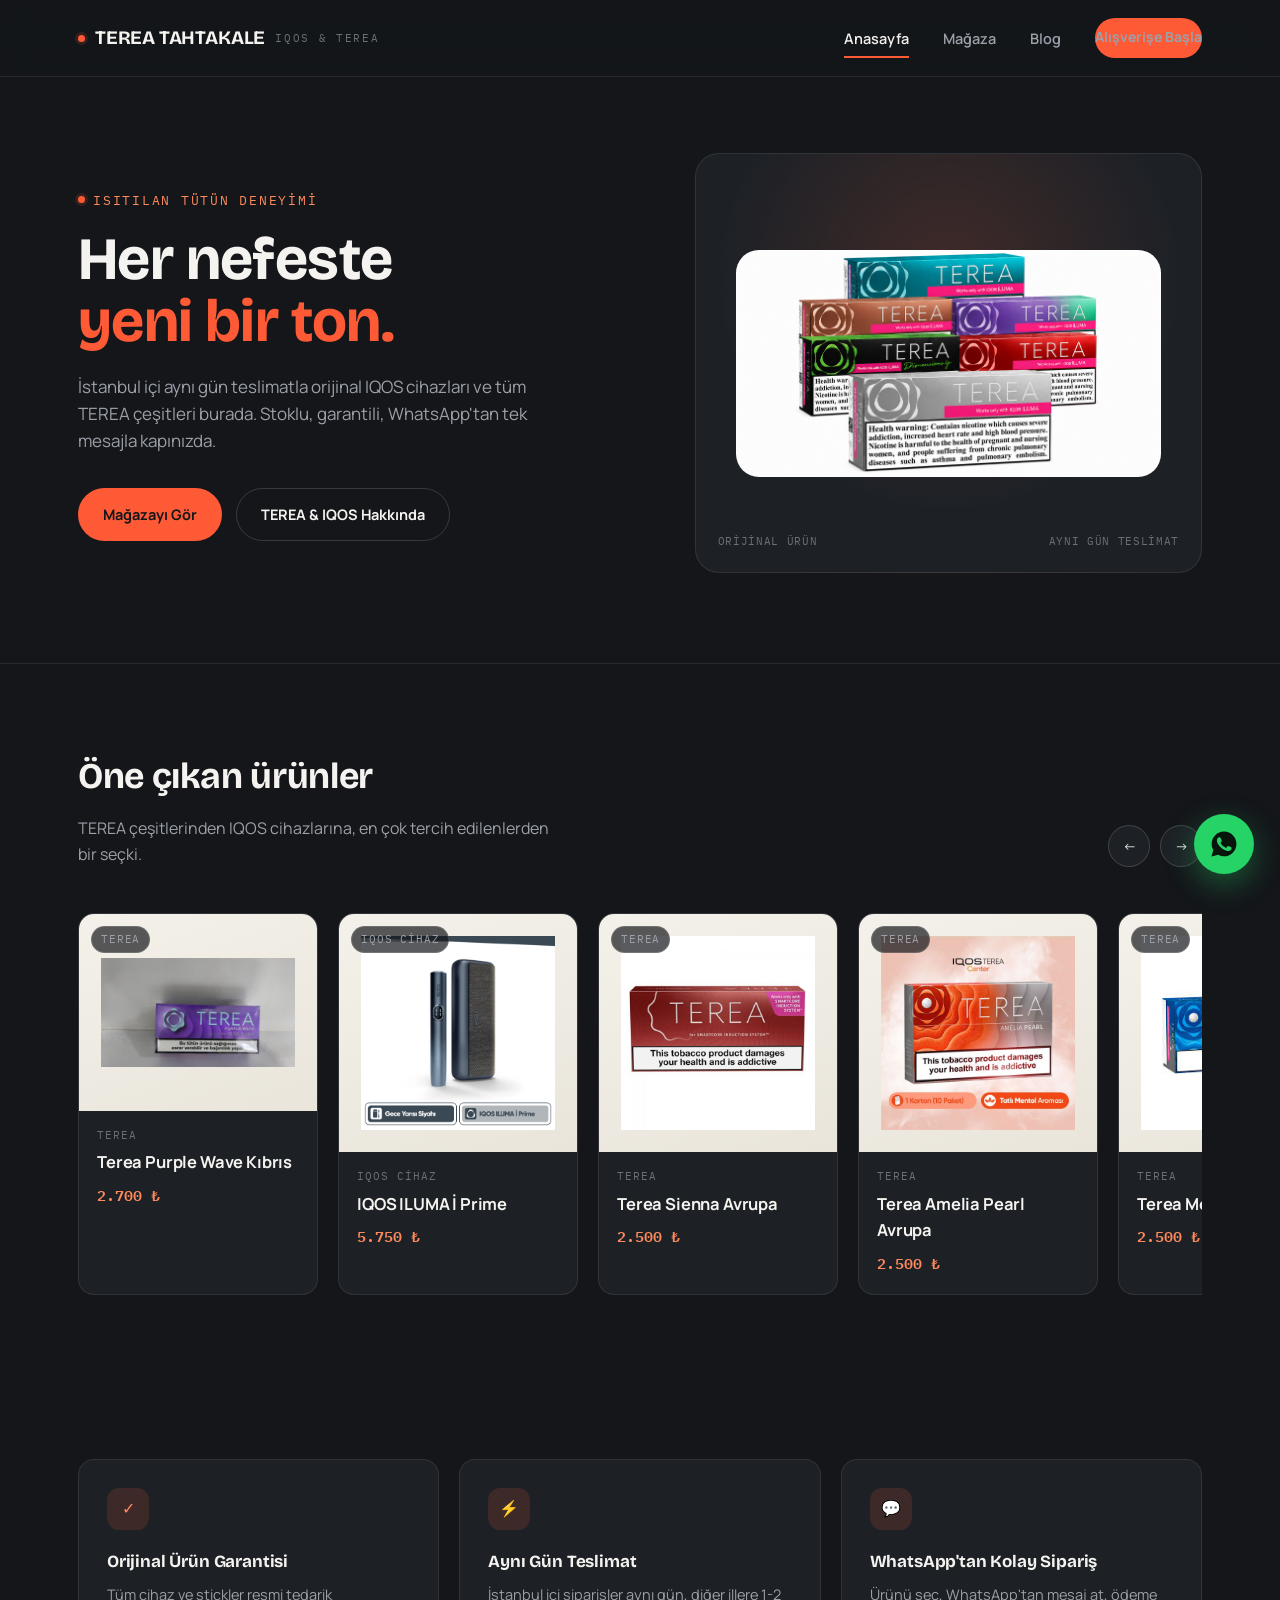
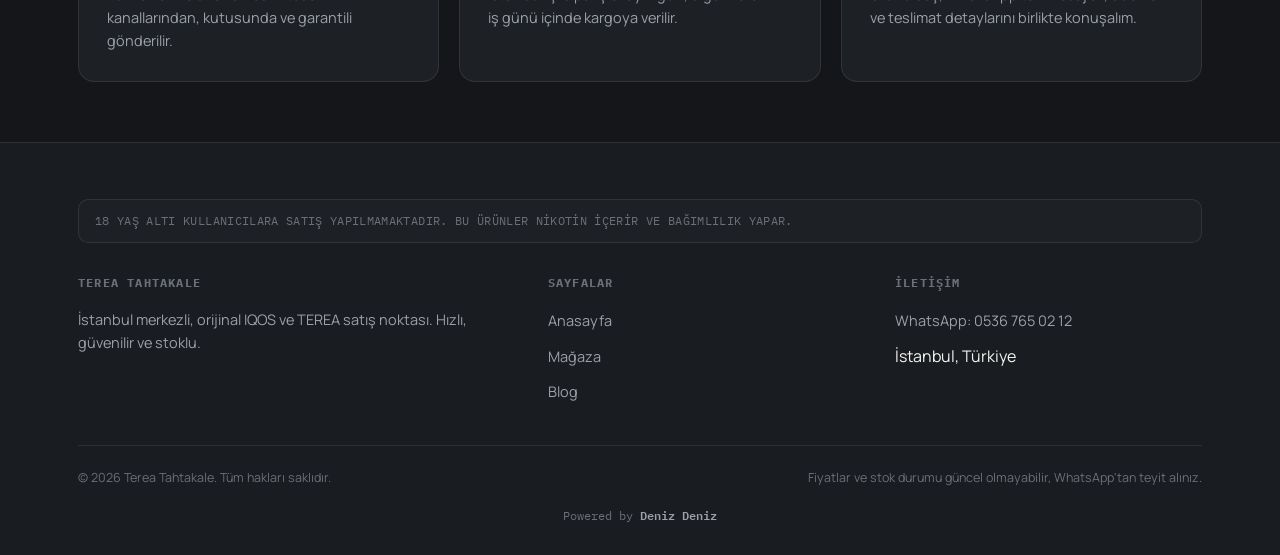
==== index.html @ db348c61 "Add files via upload" ====
<!DOCTYPE html>
<html lang="tr">
<head>
<meta charset="UTF-8" />
<meta name="viewport" content="width=device-width, initial-scale=1.0" />
<title>Terea Tahtakale — Orijinal IQOS &amp; TEREA</title>
<meta name="description" content="İstanbul içi hızlı teslimatla orijinal IQOS cihazları ve TEREA çeşitleri. Aynı gün kargo, WhatsApp'tan kolay sipariş." />
<link rel="preconnect" href="https://fonts.googleapis.com" />
<link rel="preconnect" href="https://fonts.gstatic.com" crossorigin />
<link href="https://fonts.googleapis.com/css2?family=Bricolage+Grotesque:opsz,wght@12..96,400..800&family=Manrope:wght@400;500;600;700;800&family=IBM+Plex+Mono:wght@400;500;600&display=swap" rel="stylesheet" />
<link rel="stylesheet" href="styles.css" />
</head>
<body>

<header class="site-header">
  <nav class="nav">
    <a href="index.html" class="brand">
      <span class="ember-dot"></span>
      TEREA TAHTAKALE
      <small>IQOS &amp; TEREA</small>
    </a>
    <ul class="nav-links" id="navLinks">
      <li><a href="index.html" class="active">Anasayfa</a></li>
      <li><a href="magaza.html">Mağaza</a></li>
      <li><a href="blog.html">Blog</a></li>
      <li><a href="magaza.html" class="nav-cta">Alışverişe Başla</a></li>
    </ul>
    <button class="nav-toggle" id="navToggle" aria-label="Menü">
      <span></span><span></span><span></span>
    </button>
  </nav>
</header>

<section class="hero">
  <div class="wrap">
    <div class="hero-copy">
      <div class="eyebrow"><span class="ember-dot"></span> ISITILAN TÜTÜN DENEYİMİ</div>
      <h1>Her nefeste<br /><em>yeni bir ton.</em></h1>
      <p class="lede">İstanbul içi aynı gün teslimatla orijinal IQOS cihazları ve tüm TEREA çeşitleri burada. Stoklu, garantili, WhatsApp'tan tek mesajla kapınızda.</p>
      <div class="hero-ctas">
        <a href="magaza.html" class="btn btn-primary">Mağazayı Gör</a>
        <a href="blog.html" class="btn btn-ghost">TEREA &amp; IQOS Hakkında</a>
      </div>
    </div>
    <div class="hero-visual">
      <img src="images/hero-anasayfa.jpg" alt="Terea Tahtakale" onerror="this.style.display='none'; this.parentElement.classList.add('img-missing')" />
      <div class="hero-badges">
        <span>ORİJİNAL ÜRÜN</span>
        <span>AYNI GÜN TESLİMAT</span>
      </div>
    </div>
  </div>
</section>

<section class="section">
  <div class="wrap">
    <div class="section-head">
      <div>
        <h2>Öne çıkan ürünler</h2>
        <p>TEREA çeşitlerinden IQOS cihazlarına, en çok tercih edilenlerden bir seçki.</p>
      </div>
      <div class="carousel-nav">
        <button id="carouselPrev" aria-label="Önceki">←</button>
        <button id="carouselNext" aria-label="Sonraki">→</button>
      </div>
    </div>
    <div class="carousel-shell">
      <div class="carousel" id="featuredCarousel"></div>
    </div>
  </div>
</section>

<section class="section-tight">
  <div class="wrap">
    <div class="features">
      <div class="feature-card">
        <div class="icon">✓</div>
        <h3>Orijinal Ürün Garantisi</h3>
        <p>Tüm cihaz ve stickler resmi tedarik kanallarından, kutusunda ve garantili gönderilir.</p>
      </div>
      <div class="feature-card">
        <div class="icon">⚡</div>
        <h3>Aynı Gün Teslimat</h3>
        <p>İstanbul içi siparişler aynı gün, diğer illere 1-2 iş günü içinde kargoya verilir.</p>
      </div>
      <div class="feature-card">
        <div class="icon">💬</div>
        <h3>WhatsApp'tan Kolay Sipariş</h3>
        <p>Ürünü seç, WhatsApp'tan mesaj at, ödeme ve teslimat detaylarını birlikte konuşalım.</p>
      </div>
    </div>
  </div>
</section>

<footer class="site-footer">
  <div class="wrap">
    <div class="age-warning">18 YAŞ ALTI KULLANICILARA SATIŞ YAPILMAMAKTADIR. BU ÜRÜNLER NİKOTİN İÇERİR VE BAĞIMLILIK YAPAR.</div>
    <div class="footer-grid">
      <div>
        <h4>Terea Tahtakale</h4>
        <p>İstanbul merkezli, orijinal IQOS ve TEREA satış noktası. Hızlı, güvenilir ve stoklu.</p>
      </div>
      <div>
        <h4>Sayfalar</h4>
        <ul>
          <li><a href="index.html">Anasayfa</a></li>
          <li><a href="magaza.html">Mağaza</a></li>
          <li><a href="blog.html">Blog</a></li>
        </ul>
      </div>
      <div>
        <h4>İletişim</h4>
        <ul>
          <li><a href="https://wa.me/905367650212" target="_blank" rel="noopener">WhatsApp: 0536 765 02 12</a></li>
          <li>İstanbul, Türkiye</li>
        </ul>
      </div>
    </div>
    <div class="footer-note">
      <span>© 2026 Terea Tahtakale. Tüm hakları saklıdır.</span>
      <span>Fiyatlar ve stok durumu güncel olmayabilir, WhatsApp'tan teyit alınız.</span>
    </div>
    <div class="powered-by">Powered by <a href="https://denizaltny.com" target="_blank" rel="noopener">Deniz Deniz</a></div>
  </div>
</footer>

<a class="whatsapp-fab" href="#" target="_blank" rel="noopener" aria-label="WhatsApp'tan Yaz">
  <svg viewBox="0 0 24 24" fill="#08150c"><path d="M12.04 2C6.58 2 2.13 6.45 2.13 11.91c0 1.75.46 3.45 1.32 4.95L2 22l5.28-1.38a9.9 9.9 0 0 0 4.76 1.21h.01c5.46 0 9.9-4.45 9.9-9.91C21.96 6.45 17.5 2 12.04 2zm5.8 14.16c-.24.68-1.4 1.3-1.93 1.38-.5.08-1.13.11-1.83-.11-.42-.13-.96-.31-1.65-.6-2.9-1.25-4.79-4.16-4.94-4.35-.14-.19-1.18-1.57-1.18-3 0-1.43.75-2.13 1.02-2.42.27-.29.58-.36.78-.36.2 0 .39 0 .56.01.18.01.42-.07.65.5.24.58.82 2 .89 2.15.07.15.12.32.02.52-.1.19-.15.31-.3.48-.15.17-.31.38-.44.51-.15.15-.3.31-.13.6.17.29.76 1.25 1.63 2.02 1.12 1 2.06 1.31 2.35 1.46.29.15.46.13.63-.08.17-.2.72-.84.92-1.13.19-.29.39-.24.65-.14.27.1 1.68.79 1.97.93.29.15.48.22.55.34.07.13.07.75-.17 1.43z"/></svg>
</a>

<script src="script.js"></script>
</body>
</html>
---- styles.css ----
/* ==========================================================================
   TEREA TAHTAKALE — Ortak Stil Dosyası
   ========================================================================== */

:root {
  --bg: #14161a;
  --bg-soft: #191c21;
  --panel: #1d2126;
  --panel-2: #23272d;
  --line: rgba(245, 243, 239, 0.09);
  --line-strong: rgba(245, 243, 239, 0.16);
  --text: #f5f3ef;
  --text-muted: #9ca0a8;
  --text-faint: #6b6f77;
  --ember: #ff5a36;
  --ember-2: #ff8a5c;
  --ember-dim: rgba(255, 90, 54, 0.14);
  --teal: #3fd9c0;
  --teal-dim: rgba(63, 217, 192, 0.14);
  --radius-lg: 24px;
  --radius-md: 16px;
  --radius-sm: 10px;
  --maxw: 1180px;
  --font-display: "Bricolage Grotesque", sans-serif;
  --font-body: "Manrope", sans-serif;
  --font-mono: "IBM Plex Mono", monospace;
}

* { box-sizing: border-box; }

html { scroll-behavior: smooth; }

body {
  margin: 0;
  background: var(--bg);
  color: var(--text);
  font-family: var(--font-body);
  font-size: 16px;
  line-height: 1.6;
  -webkit-font-smoothing: antialiased;
}

img, svg { display: block; max-width: 100%; }

a { color: inherit; text-decoration: none; }

ul { margin: 0; padding: 0; list-style: none; }

button { font-family: inherit; cursor: pointer; }

.wrap {
  max-width: var(--maxw);
  margin: 0 auto;
  padding: 0 28px;
}

h1, h2, h3, h4 {
  font-family: var(--font-display);
  font-weight: 700;
  letter-spacing: -0.01em;
  margin: 0;
}

.eyebrow {
  display: inline-flex;
  align-items: center;
  gap: 8px;
  font-family: var(--font-mono);
  font-size: 12.5px;
  letter-spacing: 0.14em;
  text-transform: uppercase;
  color: var(--ember-2);
  margin-bottom: 18px;
}

.ember-dot {
  width: 7px;
  height: 7px;
  border-radius: 50%;
  background: var(--ember);
  box-shadow: 0 0 0 3px var(--ember-dim);
  flex: none;
  animation: pulse 2.6s ease-in-out infinite;
}

@keyframes pulse {
  0%, 100% { box-shadow: 0 0 0 3px var(--ember-dim); }
  50% { box-shadow: 0 0 0 6px var(--ember-dim); }
}

@media (prefers-reduced-motion: reduce) {
  * { animation: none !important; transition: none !important; scroll-behavior: auto !important; }
}

/* ---------- Header / Nav ---------- */

.site-header {
  position: sticky;
  top: 0;
  z-index: 40;
  background: rgba(20, 22, 26, 0.82);
  backdrop-filter: blur(14px);
  border-bottom: 1px solid var(--line);
}

.nav {
  display: flex;
  align-items: center;
  justify-content: space-between;
  padding: 18px 28px;
  max-width: var(--maxw);
  margin: 0 auto;
}

.brand {
  display: flex;
  align-items: center;
  gap: 10px;
  font-family: var(--font-display);
  font-weight: 700;
  font-size: 19px;
  letter-spacing: -0.01em;
}

.brand small {
  display: block;
  font-family: var(--font-mono);
  font-weight: 400;
  font-size: 10.5px;
  letter-spacing: 0.16em;
  color: var(--text-faint);
  margin-top: 1px;
}

.nav-links {
  display: flex;
  align-items: center;
  gap: 34px;
  font-size: 14.5px;
  font-weight: 600;
}

.nav-links a {
  color: var(--text-muted);
  padding: 8px 0;
  border-bottom: 2px solid transparent;
  transition: color 0.2s ease, border-color 0.2s ease;
}

.nav-links a:hover,
.nav-links a.active {
  color: var(--text);
  border-color: var(--ember);
}

.nav-cta {
  display: inline-flex;
  align-items: center;
  gap: 8px;
  background: var(--ember);
  color: #14161a;
  font-weight: 700;
  font-size: 14px;
  padding: 10px 18px;
  border-radius: 999px;
  transition: transform 0.18s ease, background 0.18s ease;
}

.nav-cta:hover { transform: translateY(-1px); background: var(--ember-2); }

.nav-toggle {
  display: none;
  background: none;
  border: 1px solid var(--line-strong);
  border-radius: 10px;
  padding: 9px 11px;
  color: var(--text);
}

.nav-toggle span {
  display: block;
  width: 18px;
  height: 2px;
  background: var(--text);
  margin: 4px 0;
}

/* ---------- Buttons ---------- */

.btn {
  display: inline-flex;
  align-items: center;
  gap: 8px;
  font-weight: 700;
  font-size: 14.5px;
  padding: 14px 24px;
  border-radius: 999px;
  border: 1px solid transparent;
  transition: transform 0.18s ease, background 0.18s ease, border-color 0.18s ease;
}

.btn-primary { background: var(--ember); color: #14161a; }
.btn-primary:hover { transform: translateY(-1px); background: var(--ember-2); }

.btn-ghost {
  border-color: var(--line-strong);
  color: var(--text);
  background: transparent;
}
.btn-ghost:hover { border-color: var(--ember); color: var(--ember-2); }

/* ---------- Hero ---------- */

.hero {
  padding: 76px 0 90px;
  border-bottom: 1px solid var(--line);
  overflow: hidden;
}

.hero .wrap {
  display: grid;
  grid-template-columns: 1.05fr 0.95fr;
  gap: 56px;
  align-items: center;
}

.hero h1 {
  font-size: clamp(38px, 5vw, 60px);
  line-height: 1.04;
  margin-bottom: 20px;
}

.hero h1 em {
  font-style: normal;
  color: var(--ember);
}

.hero p.lede {
  color: var(--text-muted);
  font-size: 17px;
  max-width: 46ch;
  margin-bottom: 34px;
}

.hero-ctas { display: flex; gap: 14px; flex-wrap: wrap; }

.hero-visual {
  position: relative;
  display: flex;
  align-items: center;
  justify-content: center;
  background: radial-gradient(circle at 50% 30%, rgba(255,90,54,0.16), transparent 60%), var(--panel);
  border: 1px solid var(--line);
  border-radius: var(--radius-lg);
  padding: 40px;
  min-height: 420px;
}

.hero-visual svg { width: 100%; max-width: 300px; }

.hero-visual img {
  width: 100%;
  height: 100%;
  object-fit: cover;
  border-radius: calc(var(--radius-lg) - 1px);
}

.hero-visual.img-missing {
  background: repeating-linear-gradient(45deg, var(--panel-2), var(--panel-2) 12px, var(--bg-soft) 12px, var(--bg-soft) 24px);
}
.hero-visual.img-missing::before {
  content: "Fotoğraf eklemek için images/hero-anasayfa.jpg dosyasını ekleyin";
  position: absolute;
  top: 50%; left: 50%;
  transform: translate(-50%, -50%);
  width: 80%;
  text-align: center;
  font-family: var(--font-mono);
  font-size: 12px;
  color: var(--text-faint);
}

.hero-badges {
  position: absolute;
  bottom: 22px;
  left: 22px;
  right: 22px;
  display: flex;
  justify-content: space-between;
  font-family: var(--font-mono);
  font-size: 11px;
  color: var(--text-faint);
  letter-spacing: 0.06em;
}

/* ---------- Section shell ---------- */

.section { padding: 84px 0; }
.section-tight { padding: 60px 0; }
.section-head {
  display: flex;
  align-items: flex-end;
  justify-content: space-between;
  gap: 24px;
  margin-bottom: 40px;
  flex-wrap: wrap;
}
.section-head h2 { font-size: clamp(26px, 3.4vw, 36px); }
.section-head p { color: var(--text-muted); max-width: 48ch; margin: 10px 0 0; }

/* ---------- Carousel ---------- */

.carousel-shell { position: relative; }

.carousel {
  display: flex;
  gap: 20px;
  overflow-x: auto;
  scroll-snap-type: x mandatory;
  padding: 6px 2px 20px;
  scrollbar-width: none;
}
.carousel::-webkit-scrollbar { display: none; }

.carousel .product-card { flex: 0 0 240px; scroll-snap-align: start; }

.carousel-nav {
  display: flex;
  gap: 10px;
  justify-content: flex-end;
  margin-top: -8px;
}

.carousel-nav button {
  width: 42px;
  height: 42px;
  border-radius: 50%;
  border: 1px solid var(--line-strong);
  background: var(--panel);
  color: var(--text);
  display: flex;
  align-items: center;
  justify-content: center;
  transition: border-color 0.18s ease, color 0.18s ease;
}
.carousel-nav button:hover { border-color: var(--ember); color: var(--ember-2); }

/* ---------- Product card ---------- */

.product-card {
  background: var(--panel);
  border: 1px solid var(--line);
  border-radius: var(--radius-md);
  overflow: hidden;
  display: flex;
  flex-direction: column;
  transition: transform 0.2s ease, border-color 0.2s ease;
  cursor: pointer;
}

.product-card:hover { transform: translateY(-4px); border-color: var(--line-strong); }

.product-card .thumb {
  aspect-ratio: 4 / 3.3;
  display: flex;
  align-items: center;
  justify-content: center;
  background: linear-gradient(160deg, #f4f1ea, #e9e5db);
  padding: 22px;
  position: relative;
}

.product-card .thumb svg { width: 60%; height: 100%; }

.product-card .thumb img {
  width: 100%;
  height: 100%;
  object-fit: contain;
}

.product-card .thumb.img-missing {
  background: repeating-linear-gradient(45deg, #eae6dc, #eae6dc 10px, #f4f1ea 10px, #f4f1ea 20px);
}
.product-card .thumb.img-missing img { display: none; }
.product-card .thumb.img-missing::after {
  content: "Görsel eksik";
  position: absolute;
  font-family: var(--font-mono);
  font-size: 11px;
  color: #8a8478;
}

.tag {
  position: absolute;
  top: 12px;
  left: 12px;
  font-family: var(--font-mono);
  font-size: 10.5px;
  letter-spacing: 0.08em;
  text-transform: uppercase;
  padding: 4px 9px;
  border-radius: 999px;
  background: rgba(20,22,26,0.7);
  border: 1px solid var(--line-strong);
  color: var(--text-muted);
}

.product-card .info { padding: 16px 18px 18px; }

.product-card .kind {
  font-family: var(--font-mono);
  font-size: 10.5px;
  letter-spacing: 0.1em;
  text-transform: uppercase;
  color: var(--text-faint);
  margin-bottom: 6px;
}

.product-card h3 {
  font-family: var(--font-body);
  font-size: 16.5px;
  font-weight: 700;
  margin-bottom: 8px;
}

.product-card .price {
  font-family: var(--font-mono);
  color: var(--ember-2);
  font-size: 15px;
  font-weight: 600;
}

/* ---------- Feature strip ---------- */

.features {
  display: grid;
  grid-template-columns: repeat(3, 1fr);
  gap: 20px;
}

.feature-card {
  background: var(--panel);
  border: 1px solid var(--line);
  border-radius: var(--radius-md);
  padding: 28px;
}

.feature-card .icon {
  width: 42px;
  height: 42px;
  border-radius: 12px;
  background: var(--ember-dim);
  color: var(--ember-2);
  display: flex;
  align-items: center;
  justify-content: center;
  margin-bottom: 18px;
}

.feature-card h3 { font-size: 17px; margin-bottom: 8px; }
.feature-card p { color: var(--text-muted); font-size: 14.5px; margin: 0; }

/* ---------- Mağaza ---------- */

.page-banner {
  padding: 58px 0 42px;
  border-bottom: 1px solid var(--line);
}

.page-banner h1 { font-size: clamp(32px, 4.4vw, 48px); margin-bottom: 12px; }
.page-banner p { color: var(--text-muted); max-width: 56ch; }

.filters {
  display: flex;
  gap: 10px;
  flex-wrap: wrap;
  margin: 30px 0 36px;
}

.chip {
  font-family: var(--font-mono);
  font-size: 12.5px;
  letter-spacing: 0.04em;
  padding: 9px 16px;
  border-radius: 999px;
  border: 1px solid var(--line-strong);
  color: var(--text-muted);
  background: transparent;
  transition: all 0.18s ease;
}

.chip.active, .chip:hover { border-color: var(--ember); color: var(--ember-2); background: var(--ember-dim); }

.product-grid {
  display: grid;
  grid-template-columns: repeat(4, 1fr);
  gap: 20px;
}

.results-count {
  font-family: var(--font-mono);
  font-size: 12.5px;
  color: var(--text-faint);
  margin-bottom: 4px;
}

/* ---------- Modal ---------- */

.modal-overlay {
  position: fixed;
  inset: 0;
  background: rgba(10, 11, 13, 0.72);
  backdrop-filter: blur(4px);
  display: none;
  align-items: center;
  justify-content: center;
  z-index: 100;
  padding: 24px;
}

.modal-overlay.open { display: flex; }

.modal {
  background: var(--panel);
  border: 1px solid var(--line-strong);
  border-radius: var(--radius-lg);
  max-width: 780px;
  width: 100%;
  max-height: 88vh;
  overflow-y: auto;
  display: grid;
  grid-template-columns: 1fr 1fr;
  position: relative;
}

.modal-close {
  position: absolute;
  top: 16px;
  right: 16px;
  width: 36px;
  height: 36px;
  border-radius: 50%;
  background: rgba(20,22,26,0.7);
  border: 1px solid var(--line-strong);
  color: var(--text);
  display: flex;
  align-items: center;
  justify-content: center;
  z-index: 2;
}

.modal-visual {
  background: linear-gradient(160deg, #f4f1ea, #e9e5db);
  display: flex;
  align-items: center;
  justify-content: center;
  padding: 40px;
}

.modal-visual svg { width: 68%; }

.modal-visual img {
  width: 100%;
  max-height: 420px;
  object-fit: contain;
}

.modal-visual.img-missing::after {
  content: "Görsel eksik";
  font-family: var(--font-mono);
  font-size: 12px;
  color: #8a8478;
}

.thumb-swatch {
  width: 52px;
  height: 52px;
  border-radius: 10px;
  overflow: hidden;
  border: 2px solid transparent;
  outline: 1px solid var(--line-strong);
  outline-offset: 2px;
  cursor: pointer;
  transition: outline-color 0.15s ease, transform 0.15s ease;
  display: block;
}

.thumb-swatch img { width: 100%; height: 100%; object-fit: cover; }

.thumb-swatch.active { outline-color: var(--ember); transform: scale(1.05); }

.modal-body { padding: 34px 32px; }

.modal-body .kind {
  font-family: var(--font-mono);
  font-size: 11px;
  letter-spacing: 0.1em;
  text-transform: uppercase;
  color: var(--text-faint);
  margin-bottom: 8px;
}

.modal-body h3 { font-size: 25px; margin-bottom: 10px; }
.modal-body .desc { color: var(--text-muted); font-size: 14.5px; margin-bottom: 22px; }

.modal-body .price {
  font-family: var(--font-mono);
  font-size: 22px;
  color: var(--ember-2);
  font-weight: 700;
  margin-bottom: 22px;
}

.variant-label {
  font-family: var(--font-mono);
  font-size: 11.5px;
  letter-spacing: 0.06em;
  text-transform: uppercase;
  color: var(--text-faint);
  margin-bottom: 10px;
}

.variant-swatches { display: flex; gap: 10px; flex-wrap: wrap; margin-bottom: 26px; }

.swatch {
  width: 34px;
  height: 34px;
  border-radius: 50%;
  border: 2px solid transparent;
  outline: 1px solid var(--line-strong);
  outline-offset: 2px;
  cursor: pointer;
  transition: outline-color 0.15s ease, transform 0.15s ease;
}

.swatch.active { outline-color: var(--ember); transform: scale(1.08); }

.modal-order-btn {
  width: 100%;
  justify-content: center;
  background: #25d366;
  color: #08150c;
}
.modal-order-btn:hover { background: #2fe377; }

/* ---------- Blog ---------- */

.blog-list { display: flex; flex-direction: column; gap: 16px; }

.blog-card {
  background: var(--panel);
  border: 1px solid var(--line);
  border-radius: var(--radius-md);
  padding: 28px 30px;
}

.blog-card .meta {
  font-family: var(--font-mono);
  font-size: 11.5px;
  letter-spacing: 0.08em;
  text-transform: uppercase;
  color: var(--ember-2);
  margin-bottom: 10px;
}

.blog-card h3 { font-size: 21px; margin-bottom: 10px; }
.blog-card .excerpt { color: var(--text-muted); font-size: 15px; }

.blog-card .full {
  display: none;
  color: var(--text-muted);
  font-size: 15px;
  margin-top: 14px;
  padding-top: 14px;
  border-top: 1px solid var(--line);
}

.blog-card.open .full { display: block; }
.blog-card.open .excerpt { display: none; }

.read-more {
  margin-top: 16px;
  font-family: var(--font-mono);
  font-size: 12.5px;
  color: var(--ember-2);
  display: inline-flex;
  align-items: center;
  gap: 6px;
  background: none;
  border: none;
  padding: 0;
}

/* ---------- Footer ---------- */

.site-footer {
  border-top: 1px solid var(--line);
  padding: 56px 0 30px;
  background: var(--bg-soft);
}

.footer-grid {
  display: grid;
  grid-template-columns: 1.4fr 1fr 1fr;
  gap: 40px;
  margin-bottom: 40px;
}

.footer-grid h4 {
  font-family: var(--font-mono);
  font-size: 12px;
  letter-spacing: 0.1em;
  text-transform: uppercase;
  color: var(--text-faint);
  margin-bottom: 16px;
}

.footer-grid p, .footer-grid a { color: var(--text-muted); font-size: 14.5px; }
.footer-grid ul { display: flex; flex-direction: column; gap: 10px; }
.footer-grid a:hover { color: var(--ember-2); }

.footer-note {
  border-top: 1px solid var(--line);
  padding-top: 22px;
  display: flex;
  justify-content: space-between;
  gap: 20px;
  flex-wrap: wrap;
  font-size: 12.5px;
  color: var(--text-faint);
}

.powered-by {
  text-align: center;
  margin-top: 18px;
  font-family: var(--font-mono);
  font-size: 12px;
  color: var(--text-faint);
}
.powered-by a {
  color: var(--text-muted);
  font-weight: 600;
  text-decoration: none;
}
.powered-by a:hover { color: var(--ember-2); }

.age-warning {
  font-family: var(--font-mono);
  font-size: 11.5px;
  letter-spacing: 0.03em;
  color: var(--text-faint);
  background: var(--panel);
  border: 1px solid var(--line);
  border-radius: var(--radius-sm);
  padding: 12px 16px;
  margin-bottom: 30px;
}

/* ---------- WhatsApp FAB ---------- */

.whatsapp-fab {
  position: fixed;
  bottom: 26px;
  right: 26px;
  width: 60px;
  height: 60px;
  border-radius: 50%;
  background: #25d366;
  display: flex;
  align-items: center;
  justify-content: center;
  box-shadow: 0 10px 30px rgba(37, 211, 102, 0.35);
  z-index: 60;
  transition: transform 0.2s ease;
}

.whatsapp-fab:hover { transform: scale(1.07); }
.whatsapp-fab svg { width: 30px; height: 30px; }

/* ---------- Responsive ---------- */

@media (max-width: 980px) {
  .hero .wrap { grid-template-columns: 1fr; }
  .hero-visual { min-height: 320px; order: -1; }
  .features { grid-template-columns: 1fr; }
  .product-grid { grid-template-columns: repeat(2, 1fr); }
  .footer-grid { grid-template-columns: 1fr; gap: 28px; }
  .modal { grid-template-columns: 1fr; }
  .modal-visual { padding: 30px; min-height: 220px; }
}

@media (max-width: 720px) {
  .nav-links { display: none; }
  .nav-toggle { display: block; }
  .nav-links.open {
    display: flex;
    position: absolute;
    top: 70px;
    left: 0;
    right: 0;
    background: var(--bg);
    border-bottom: 1px solid var(--line);
    flex-direction: column;
    align-items: flex-start;
    padding: 20px 28px 26px;
    gap: 18px;
  }
  .product-grid { grid-template-columns: repeat(2, 1fr); gap: 14px; }
  .whatsapp-fab { width: 54px; height: 54px; bottom: 18px; right: 18px; }
}

@media (max-width: 480px) {
  .product-grid { grid-template-columns: 1fr 1fr; }
  .wrap { padding: 0 18px; }
}
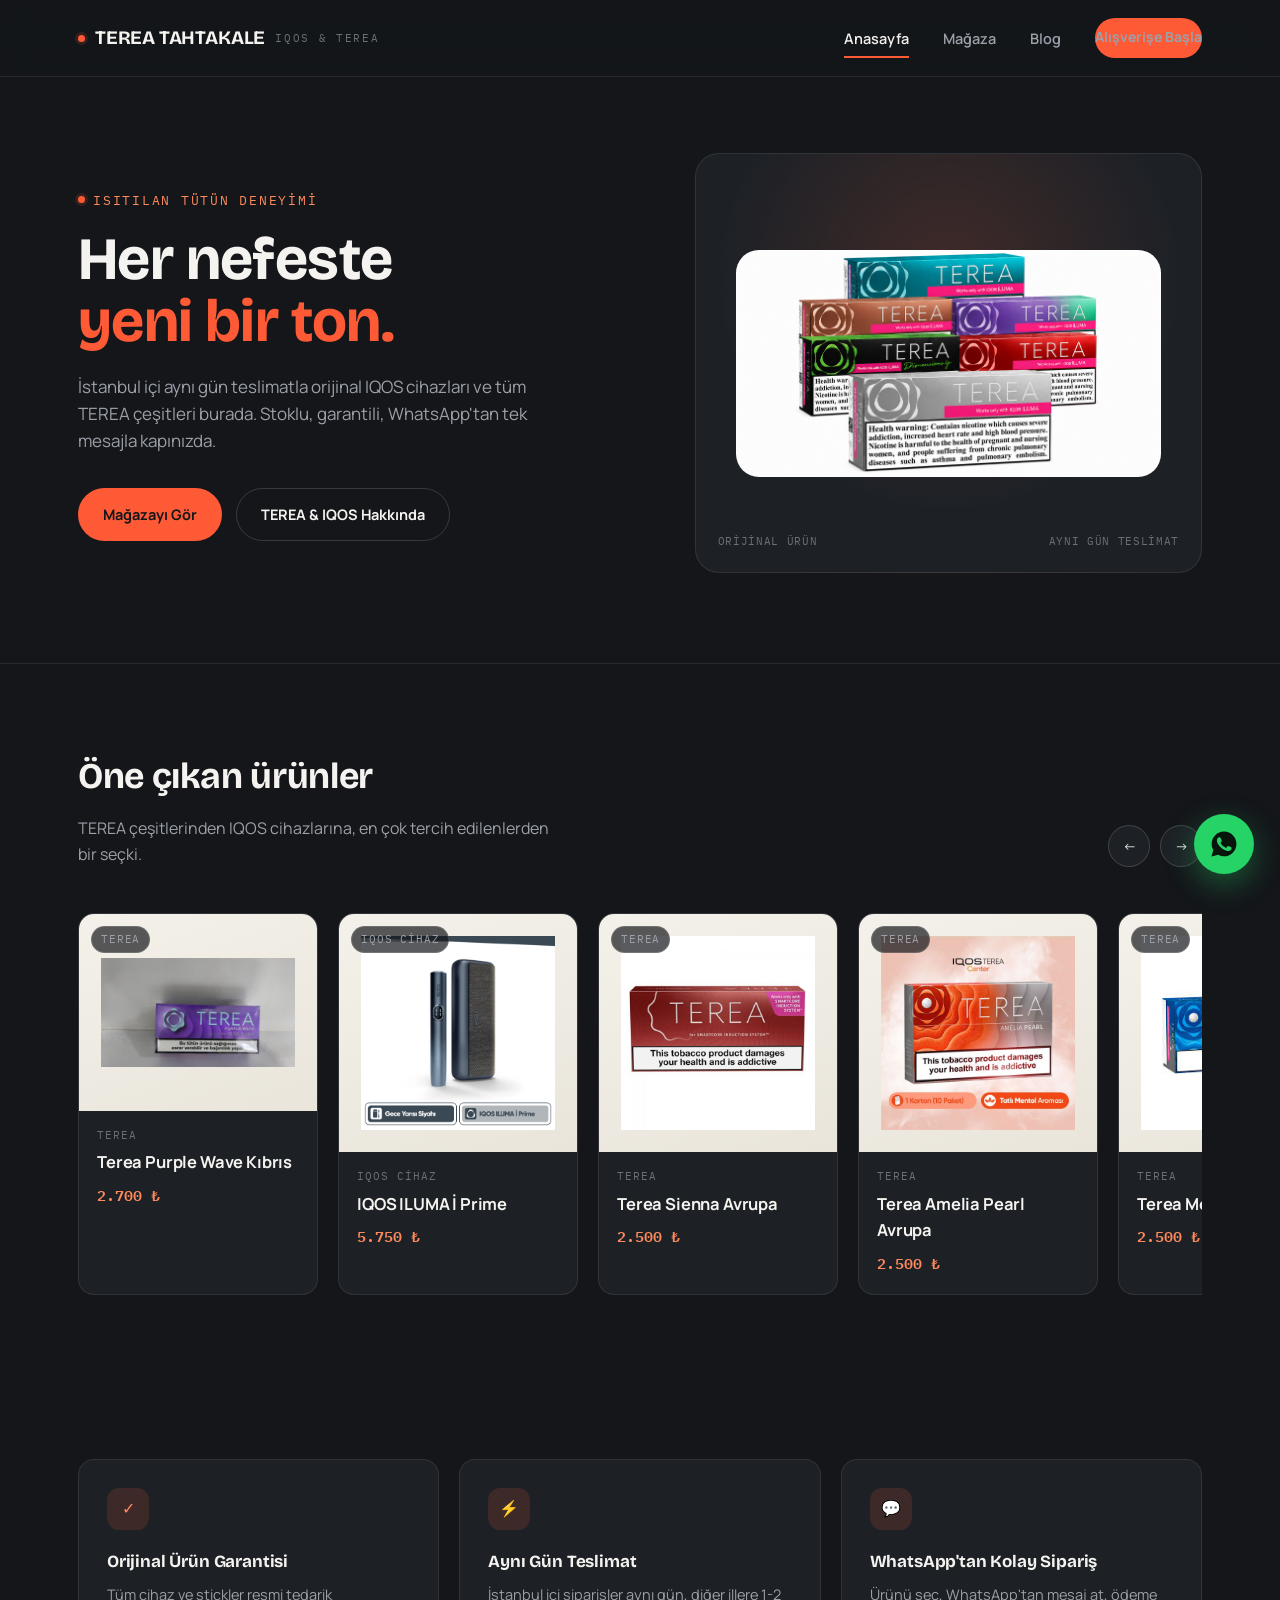
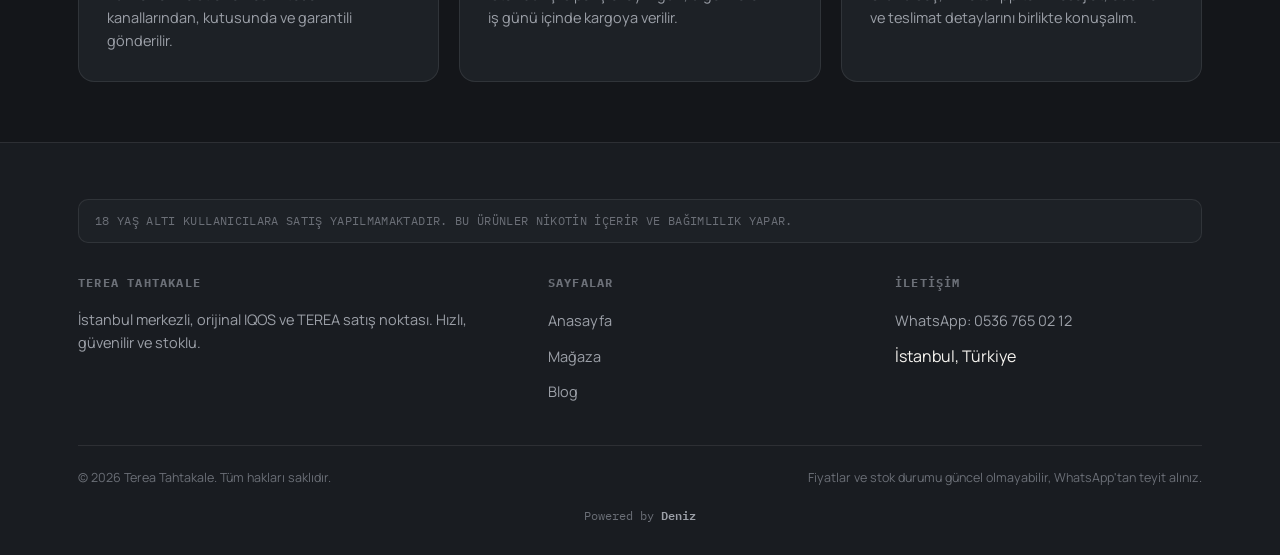
==== commit 36af4114: "Update powered by link text in footer" ====
--- a/index.html
+++ b/index.html
@@ -3,8 +3,25 @@
 <head>
 <meta charset="UTF-8" />
 <meta name="viewport" content="width=device-width, initial-scale=1.0" />
-<title>Terea Tahtakale — Orijinal IQOS &amp; TEREA</title>
-<meta name="description" content="İstanbul içi hızlı teslimatla orijinal IQOS cihazları ve TEREA çeşitleri. Aynı gün kargo, WhatsApp'tan kolay sipariş." />
+
+<title>Terea Tahtakale — Orijinal IQOS &amp; TEREA İstanbul</title>
+<meta name="description" content="İstanbul içi hızlı kurye ve aynı gün teslimatla orijinal IQOS cihazları, TEREA çeşitleri ve Iluma seçenekleri Tahtakale güvencesiyle kapınızda." />
+<meta name="keywords" content="terea, iqos, iqos istanbul, terea istanbul, terea tahtakale, iqos iluma istanbul, orijinal terea, terea çeşitleri, iqos sipariş" />
+<meta name="robots" content="index, follow" />
+<link rel="canonical" href="https://tereatahtakale.com/" />
+
+<meta property="og:type" content="website" />
+<meta property="og:url" content="https://tereatahtakale.com/" />
+<meta property="og:title" content="Terea Tahtakale — Orijinal IQOS &amp; TEREA İstanbul" />
+<meta property="og:description" content="İstanbul içi hızlı kurye ve aynı gün teslimatla orijinal IQOS cihazları, TEREA çeşitleri ve Iluma seçenekleri Tahtakale güvencesiyle kapınızda." />
+<meta property="og:image" content="https://tereatahtakale.com/images/hero-anasayfa.jpg" />
+
+<meta name="twitter:card" content="summary_large_image" />
+<meta name="twitter:url" content="https://tereatahtakale.com/" />
+<meta name="twitter:title" content="Terea Tahtakale — Orijinal IQOS &amp; TEREA İstanbul" />
+<meta name="twitter:description" content="İstanbul içi hızlı kurye ve aynı gün teslimatla orijinal IQOS cihazları, TEREA çeşitleri ve Iluma seçenekleri Tahtakale güvencesiyle kapınızda." />
+<meta name="twitter:image" content="https://tereatahtakale.com/images/hero-anasayfa.jpg" />
+
 <link rel="preconnect" href="https://fonts.googleapis.com" />
 <link rel="preconnect" href="https://fonts.gstatic.com" crossorigin />
 <link href="https://fonts.googleapis.com/css2?family=Bricolage+Grotesque:opsz,wght@12..96,400..800&family=Manrope:wght@400;500;600;700;800&family=IBM+Plex+Mono:wght@400;500;600&display=swap" rel="stylesheet" />
@@ -43,7 +60,7 @@
       </div>
     </div>
     <div class="hero-visual">
-      <img src="images/hero-anasayfa.jpg" alt="Terea Tahtakale" onerror="this.style.display='none'; this.parentElement.classList.add('img-missing')" />
+      <img src="images/hero-anasayfa.jpg" alt="Terea Tahtakale İstanbul" onerror="this.style.display='none'; this.parentElement.classList.add('img-missing')" />
       <div class="hero-badges">
         <span>ORİJİNAL ÜRÜN</span>
         <span>AYNI GÜN TESLİMAT</span>
@@ -120,11 +137,11 @@
       <span>© 2026 Terea Tahtakale. Tüm hakları saklıdır.</span>
       <span>Fiyatlar ve stok durumu güncel olmayabilir, WhatsApp'tan teyit alınız.</span>
     </div>
-    <div class="powered-by">Powered by <a href="https://denizaltny.com" target="_blank" rel="noopener">Deniz Deniz</a></div>
+    <div class="powered-by">Powered by <a href="https://denizaltny.com" target="_blank" rel="noopener">Deniz</a></div>
   </div>
 </footer>
 
-<a class="whatsapp-fab" href="#" target="_blank" rel="noopener" aria-label="WhatsApp'tan Yaz">
+<a class="whatsapp-fab" href="https://wa.me/905367650212" target="_blank" rel="noopener" aria-label="WhatsApp'tan Yaz">
   <svg viewBox="0 0 24 24" fill="#08150c"><path d="M12.04 2C6.58 2 2.13 6.45 2.13 11.91c0 1.75.46 3.45 1.32 4.95L2 22l5.28-1.38a9.9 9.9 0 0 0 4.76 1.21h.01c5.46 0 9.9-4.45 9.9-9.91C21.96 6.45 17.5 2 12.04 2zm5.8 14.16c-.24.68-1.4 1.3-1.93 1.38-.5.08-1.13.11-1.83-.11-.42-.13-.96-.31-1.65-.6-2.9-1.25-4.79-4.16-4.94-4.35-.14-.19-1.18-1.57-1.18-3 0-1.43.75-2.13 1.02-2.42.27-.29.58-.36.78-.36.2 0 .39 0 .56.01.18.01.42-.07.65.5.24.58.82 2 .89 2.15.07.15.12.32.02.52-.1.19-.15.31-.3.48-.15.17-.31.38-.44.51-.15.15-.3.31-.13.6.17.29.76 1.25 1.63 2.02 1.12 1 2.06 1.31 2.35 1.46.29.15.46.13.63-.08.17-.2.72-.84.92-1.13.19-.29.39-.24.65-.14.27.1 1.68.79 1.97.93.29.15.48.22.55.34.07.13.07.75-.17 1.43z"/></svg>
 </a>
 
